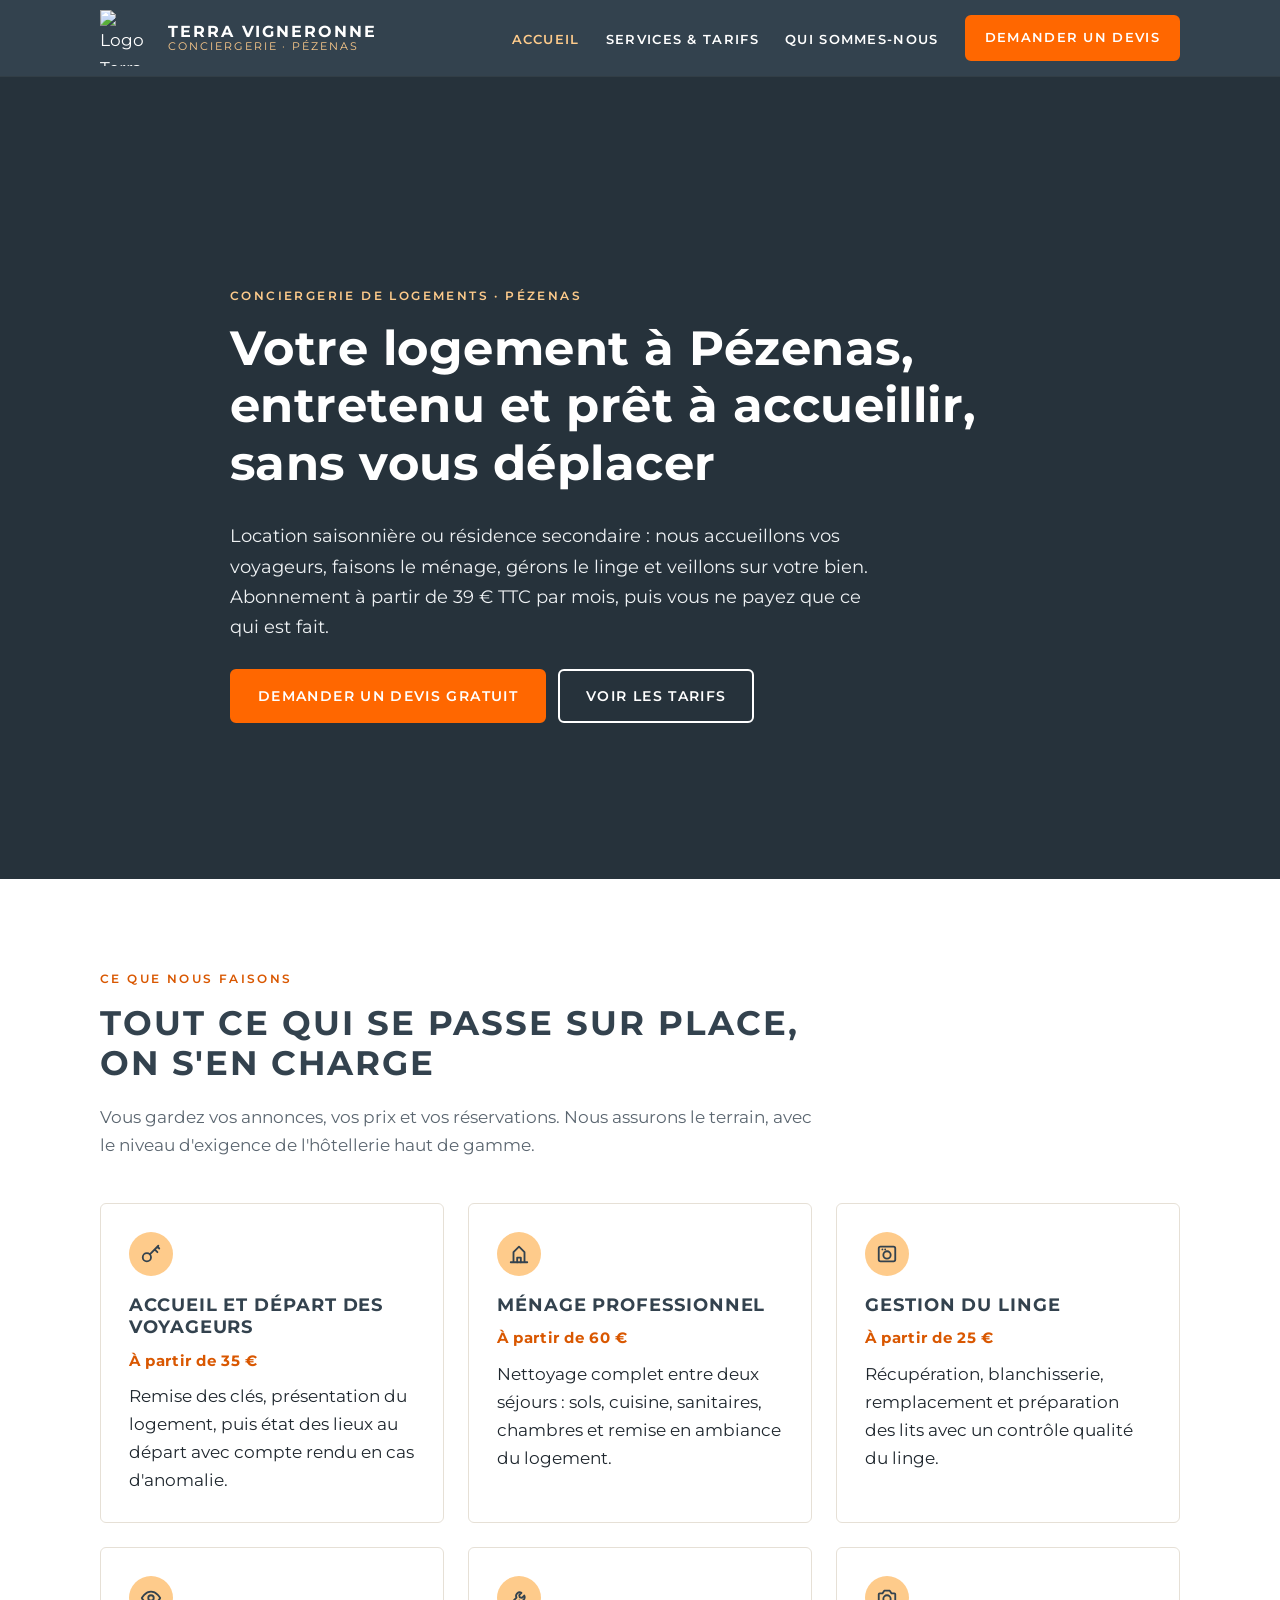
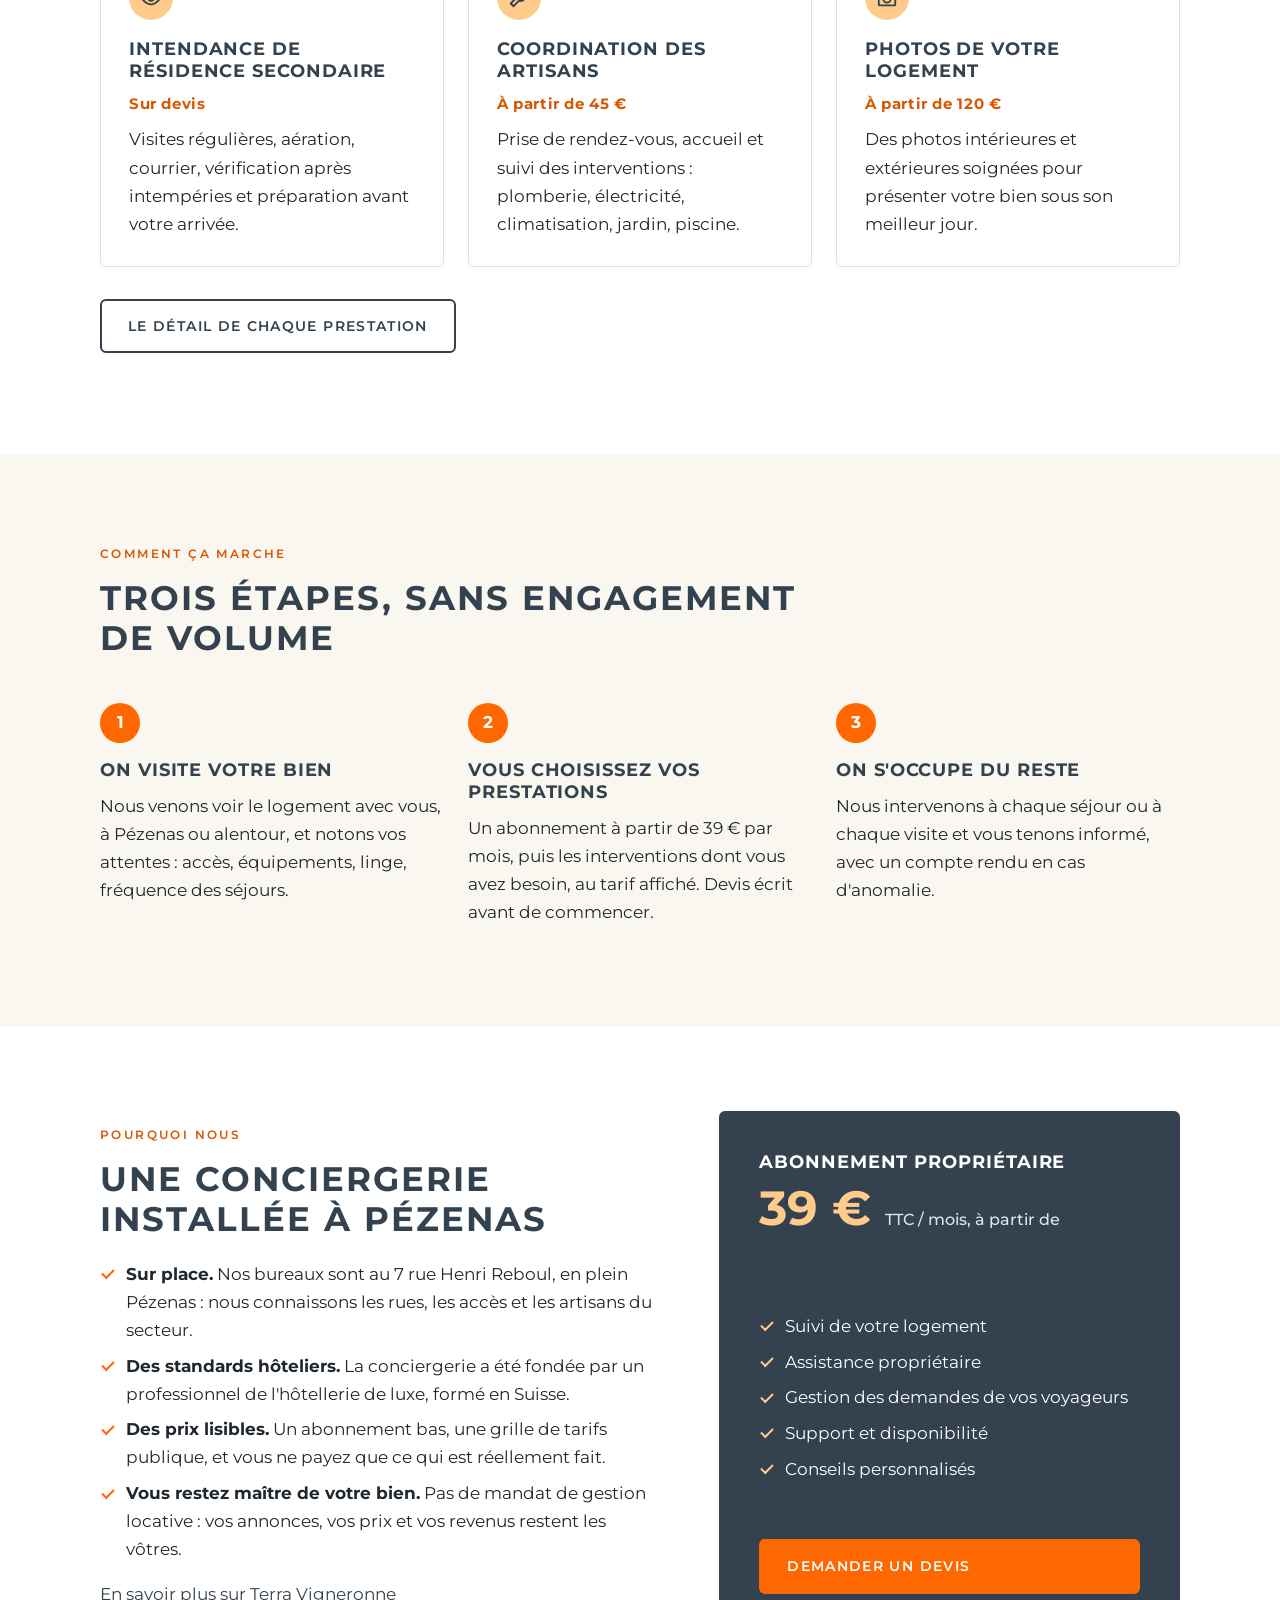
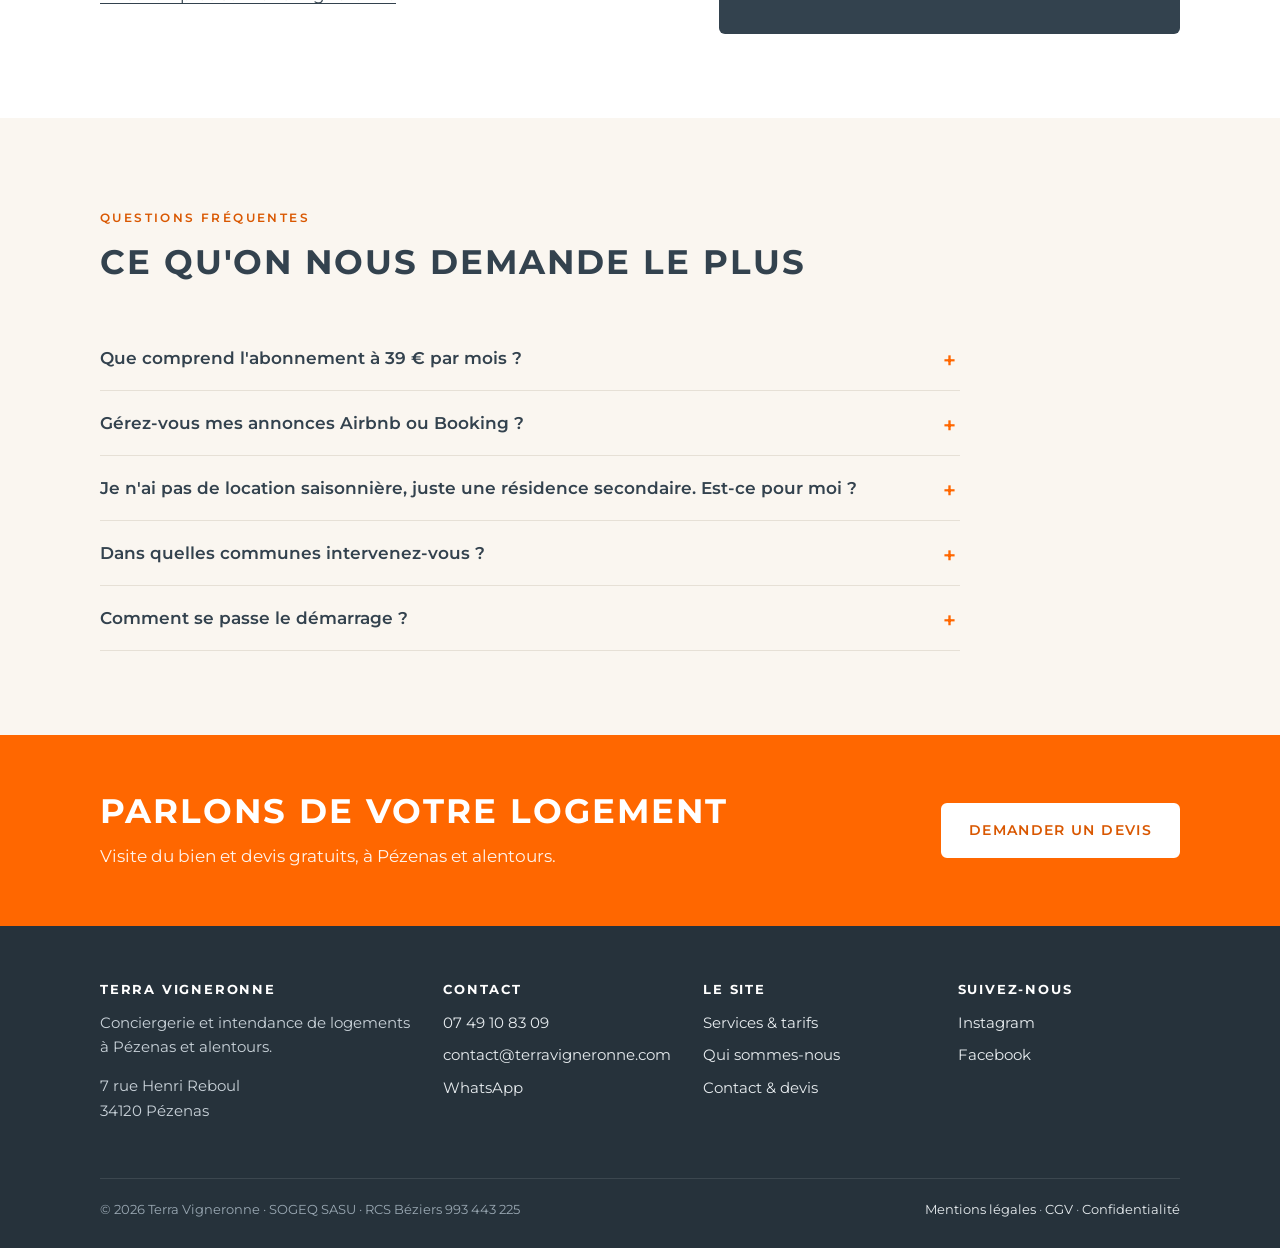
==== index.html @ ca6ffbf8 "Nouveau site Terra Vigneronne : conciergerie de logements à Pézenas Co-Authored-By: Claude Opus 5.5 " ====
<!doctype html>
<html lang="fr">
<head>
<meta charset="utf-8">
<meta name="viewport" content="width=device-width, initial-scale=1">
<title>Conciergerie à Pézenas : ménage, accueil voyageurs, intendance | Terra Vigneronne</title>
<meta name="description" content="Conciergerie à Pézenas (Hérault) pour locations saisonnières et résidences secondaires : accueil des voyageurs, ménage, linge, suivi du logement. Dès 39 € TTC/mois.">

<link rel="canonical" href="https://terravigneronne.com/">
<link rel="icon" href="/assets/img/favicon.svg" type="image/svg+xml">
<link rel="preload" href="/assets/fonts/montserrat-latin-700-normal.woff2" as="font" type="font/woff2" crossorigin>
<link rel="stylesheet" href="/assets/style.css">
<meta name="theme-color" content="#33424e">
<meta property="og:type" content="website">
<meta property="og:locale" content="fr_FR">
<meta property="og:site_name" content="Terra Vigneronne">
<meta property="og:title" content="Conciergerie à Pézenas : ménage, accueil voyageurs, intendance | Terra Vigneronne">
<meta property="og:description" content="Conciergerie à Pézenas (Hérault) pour locations saisonnières et résidences secondaires : accueil des voyageurs, ménage, linge, suivi du logement. Dès 39 € TTC/mois.">
<meta property="og:url" content="https://terravigneronne.com/">
<meta property="og:image" content="https://assets.zyrosite.com/cdn-cgi/image/format=auto,w=1920,fit=crop/zTo0Ltb35tv1lQDR/xp7qb0-ebW5w7hSgJzZCR1R.png">
<meta name="twitter:card" content="summary_large_image">
<script type="application/ld+json">{"@context": "https://schema.org", "@type": "LocalBusiness", "@id": "https://terravigneronne.com/#entreprise", "name": "Terra Vigneronne – Conciergerie à Pézenas", "description": "Conciergerie et intendance de logements à Pézenas : accueil des voyageurs, ménage, linge, suivi et entretien de résidences secondaires et de locations saisonnières.", "url": "https://terravigneronne.com/", "logo": "https://assets.zyrosite.com/cdn-cgi/image/format=auto,w=240,fit=crop/zTo0Ltb35tv1lQDR/chatgpt-image-29-mai-2026-10_59_16-1-GHMG8awh0hkYMXge.png", "image": "https://assets.zyrosite.com/cdn-cgi/image/format=auto,w=1920,fit=crop/zTo0Ltb35tv1lQDR/xp7qb0-ebW5w7hSgJzZCR1R.png", "telephone": "+33749108309", "email": "contact@terravigneronne.com", "priceRange": "€€", "address": {"@type": "PostalAddress", "streetAddress": "7 rue Henri Reboul", "postalCode": "34120", "addressLocality": "Pézenas", "addressRegion": "Occitanie", "addressCountry": "FR"}, "areaServed": {"@type": "City", "name": "Pézenas"}, "sameAs": ["https://www.instagram.com/terravigneronne", "https://www.facebook.com/profile.php?id=61590410080492"], "legalName": "SOGEQ", "vatID": "FR31993443225"}</script>
<script type="application/ld+json">{"@context": "https://schema.org", "@type": "FAQPage", "mainEntity": [{"@type": "Question", "name": "Que comprend l'abonnement à 39 € par mois ?", "acceptedAnswer": {"@type": "Answer", "text": "Le suivi de votre logement, l'assistance au propriétaire, la gestion des demandes de vos voyageurs, notre disponibilité et nos conseils personnalisés. Les interventions sur place (accueil, ménage, linge…) sont facturées à l'acte, selon la grille de tarifs."}}, {"@type": "Question", "name": "Gérez-vous mes annonces Airbnb ou Booking ?", "acceptedAnswer": {"@type": "Answer", "text": "Non. Vous gardez la main sur vos annonces, vos prix et vos réservations. Nous prenons en charge tout ce qui se passe sur place : arrivées, départs, ménage, linge, contrôle du logement et coordination des artisans."}}, {"@type": "Question", "name": "Je n'ai pas de location saisonnière, juste une résidence secondaire. Est-ce pour moi ?", "acceptedAnswer": {"@type": "Answer", "text": "Oui. Notre formule d'intendance de résidence secondaire couvre les visites régulières, l'aération, la gestion du courrier, la vérification après intempéries et la préparation du logement avant votre arrivée. Elle est établie sur devis."}}, {"@type": "Question", "name": "Dans quelles communes intervenez-vous ?", "acceptedAnswer": {"@type": "Answer", "text": "Nous sommes installés à Pézenas et intervenons à Pézenas et dans les communes alentour. Indiquez-nous l'adresse de votre logement : nous vous confirmons tout de suite si nous pouvons nous en occuper."}}, {"@type": "Question", "name": "Comment se passe le démarrage ?", "acceptedAnswer": {"@type": "Answer", "text": "Nous visitons le logement avec vous, nous convenons des prestations dont vous avez besoin et nous vous remettons un devis écrit. Vous ne payez ensuite que les interventions réellement réalisées, en plus de l'abonnement."}}]}</script>
</head>
<body>
<a class="skip" href="#contenu">Aller au contenu</a>
<header class="site-header">
  <div class="wrap">
    <a class="brand" href="/" aria-label="Terra Vigneronne, retour à l'accueil">
      <img src="https://assets.zyrosite.com/cdn-cgi/image/format=auto,w=240,fit=crop/zTo0Ltb35tv1lQDR/chatgpt-image-29-mai-2026-10_59_16-1-GHMG8awh0hkYMXge.png" alt="Logo Terra Vigneronne" width="56" height="56">
      <span class="brand-text"><strong>Terra Vigneronne</strong><span>Conciergerie · Pézenas</span></span>
    </a>
    <nav class="nav" aria-label="Menu principal">
      <button class="nav-toggle" type="button" aria-expanded="false" aria-controls="menu">Menu</button>
      <ul id="menu">
        <li><a href="/" aria-current="page">Accueil</a></li><li><a href="/tarifs-offres">Services & tarifs</a></li><li><a href="/qui-sommes-nous">Qui sommes-nous</a></li>
        <li><a class="btn" href="/contact">Demander un devis</a></li>
      </ul>
    </nav>
  </div>
</header>
<main id="contenu">

<section class="hero" style="background-image:url('https://assets.zyrosite.com/cdn-cgi/image/format=auto,w=1920,fit=crop/zTo0Ltb35tv1lQDR/xp7qb0-ebW5w7hSgJzZCR1R.png')">
  <div class="wrap">
    <span class="eyebrow">Conciergerie de logements · Pézenas</span>
    <h1>Votre logement à Pézenas, entretenu et prêt à accueillir, sans vous déplacer</h1>
    <p class="lead">Location saisonnière ou résidence secondaire : nous accueillons vos voyageurs, faisons le ménage, gérons le linge et veillons sur votre bien. Abonnement à partir de 39 € TTC par mois, puis vous ne payez que ce qui est fait.</p>
    <div class="actions">
      <a class="btn" href="/contact">Demander un devis gratuit</a>
      <a class="btn btn-ghost" href="/tarifs-offres">Voir les tarifs</a>
    </div>
  </div>
</section>

<section>
  <div class="wrap">
    <div class="section-head">
      <span class="eyebrow" style="color:var(--orange-dark)">Ce que nous faisons</span>
      <h2>Tout ce qui se passe sur place, on s'en charge</h2>
      <p>Vous gardez vos annonces, vos prix et vos réservations. Nous assurons le terrain, avec le niveau d'exigence de l'hôtellerie haut de gamme.</p>
    </div>
    <div class="grid g3">
      <div class="card"><div class="icon"><svg viewBox="0 0 24 24" fill="none" stroke="currentColor" stroke-width="2" stroke-linecap="round" stroke-linejoin="round" aria-hidden="true"><circle cx="7.5" cy="15.5" r="4.5"/><path d="m10.7 12.3 9.3-9.3M16 7l3 3M19 4l2 2"/></svg></div><h3>Accueil et départ des voyageurs</h3><p class="price">À partir de 35 €</p><p>Remise des clés, présentation du logement, puis état des lieux au départ avec compte rendu en cas d'anomalie.</p></div>
      <div class="card"><div class="icon"><svg viewBox="0 0 24 24" fill="none" stroke="currentColor" stroke-width="2" stroke-linecap="round" stroke-linejoin="round" aria-hidden="true"><path d="M3 21h18M6 21V10l6-6 6 6v11"/><path d="M10 21v-5h4v5"/></svg></div><h3>Ménage professionnel</h3><p class="price">À partir de 60 €</p><p>Nettoyage complet entre deux séjours : sols, cuisine, sanitaires, chambres et remise en ambiance du logement.</p></div>
      <div class="card"><div class="icon"><svg viewBox="0 0 24 24" fill="none" stroke="currentColor" stroke-width="2" stroke-linecap="round" stroke-linejoin="round" aria-hidden="true"><rect x="3" y="4" width="18" height="16" rx="2"/><circle cx="12" cy="13" r="4"/><path d="M7 7h.01M10 7h.01"/></svg></div><h3>Gestion du linge</h3><p class="price">À partir de 25 €</p><p>Récupération, blanchisserie, remplacement et préparation des lits avec un contrôle qualité du linge.</p></div>
      <div class="card"><div class="icon"><svg viewBox="0 0 24 24" fill="none" stroke="currentColor" stroke-width="2" stroke-linecap="round" stroke-linejoin="round" aria-hidden="true"><path d="M2 12s3.5-7 10-7 10 7 10 7-3.5 7-10 7S2 12 2 12z"/><circle cx="12" cy="12" r="3"/></svg></div><h3>Intendance de résidence secondaire</h3><p class="price">Sur devis</p><p>Visites régulières, aération, courrier, vérification après intempéries et préparation avant votre arrivée.</p></div>
      <div class="card"><div class="icon"><svg viewBox="0 0 24 24" fill="none" stroke="currentColor" stroke-width="2" stroke-linecap="round" stroke-linejoin="round" aria-hidden="true"><path d="M14.7 6.3a4 4 0 0 0-5.4 5.4L3 18l3 3 6.3-6.3a4 4 0 0 0 5.4-5.4l-2.5 2.5-2.4-.6-.6-2.4z"/></svg></div><h3>Coordination des artisans</h3><p class="price">À partir de 45 €</p><p>Prise de rendez-vous, accueil et suivi des interventions : plomberie, électricité, climatisation, jardin, piscine.</p></div>
      <div class="card"><div class="icon"><svg viewBox="0 0 24 24" fill="none" stroke="currentColor" stroke-width="2" stroke-linecap="round" stroke-linejoin="round" aria-hidden="true"><path d="M4 7h3l2-3h6l2 3h3a1 1 0 0 1 1 1v11a1 1 0 0 1-1 1H4a1 1 0 0 1-1-1V8a1 1 0 0 1 1-1z"/><circle cx="12" cy="13" r="4"/></svg></div><h3>Photos de votre logement</h3><p class="price">À partir de 120 €</p><p>Des photos intérieures et extérieures soignées pour présenter votre bien sous son meilleur jour.</p></div>
    </div>
    <p style="margin-top:32px"><a class="btn btn-line" href="/tarifs-offres">Le détail de chaque prestation</a></p>
  </div>
</section>

<section class="alt">
  <div class="wrap">
    <div class="section-head">
      <span class="eyebrow" style="color:var(--orange-dark)">Comment ça marche</span>
      <h2>Trois étapes, sans engagement de volume</h2>
    </div>
    <div class="grid g3 steps">
      <div class="step"><h3>On visite votre bien</h3><p>Nous venons voir le logement avec vous, à Pézenas ou alentour, et notons vos attentes : accès, équipements, linge, fréquence des séjours.</p></div>
      <div class="step"><h3>Vous choisissez vos prestations</h3><p>Un abonnement à partir de 39 € par mois, puis les interventions dont vous avez besoin, au tarif affiché. Devis écrit avant de commencer.</p></div>
      <div class="step"><h3>On s'occupe du reste</h3><p>Nous intervenons à chaque séjour ou à chaque visite et vous tenons informé, avec un compte rendu en cas d'anomalie.</p></div>
    </div>
  </div>
</section>

<section>
  <div class="wrap split">
    <div>
      <span class="eyebrow" style="color:var(--orange-dark)">Pourquoi nous</span>
      <h2>Une conciergerie installée à Pézenas</h2>
      <ul class="checks">
        <li><strong>Sur place.</strong> Nos bureaux sont au 7 rue Henri Reboul, en plein Pézenas : nous connaissons les rues, les accès et les artisans du secteur.</li>
        <li><strong>Des standards hôteliers.</strong> La conciergerie a été fondée par un professionnel de l'hôtellerie de luxe, formé en Suisse.</li>
        <li><strong>Des prix lisibles.</strong> Un abonnement bas, une grille de tarifs publique, et vous ne payez que ce qui est réellement fait.</li>
        <li><strong>Vous restez maître de votre bien.</strong> Pas de mandat de gestion locative : vos annonces, vos prix et vos revenus restent les vôtres.</li>
      </ul>
      <p><a href="/qui-sommes-nous">En savoir plus sur Terra Vigneronne</a></p>
    </div>
    <div class="offer" style="grid-template-columns:1fr">
      <div>
        <h3>Abonnement propriétaire</h3>
        <p class="amount">39 € <small>TTC / mois, à partir de</small></p>
      </div>
      <ul class="checks">
        <li>Suivi de votre logement</li>
        <li>Assistance propriétaire</li>
        <li>Gestion des demandes de vos voyageurs</li>
        <li>Support et disponibilité</li>
        <li>Conseils personnalisés</li>
      </ul>
      <a class="btn" href="/contact">Demander un devis</a>
    </div>
  </div>
</section>

<section class="alt">
  <div class="wrap">
    <div class="section-head">
      <span class="eyebrow" style="color:var(--orange-dark)">Questions fréquentes</span>
      <h2>Ce qu'on nous demande le plus</h2>
    </div>
    <div class="prose" style="max-width:860px"><details><summary>Que comprend l'abonnement à 39 € par mois ?</summary><p>Le suivi de votre logement, l'assistance au propriétaire, la gestion des demandes de vos voyageurs, notre disponibilité et nos conseils personnalisés. Les interventions sur place (accueil, ménage, linge…) sont facturées à l'acte, selon la grille de tarifs.</p></details><details><summary>Gérez-vous mes annonces Airbnb ou Booking ?</summary><p>Non. Vous gardez la main sur vos annonces, vos prix et vos réservations. Nous prenons en charge tout ce qui se passe sur place : arrivées, départs, ménage, linge, contrôle du logement et coordination des artisans.</p></details><details><summary>Je n'ai pas de location saisonnière, juste une résidence secondaire. Est-ce pour moi ?</summary><p>Oui. Notre formule d'intendance de résidence secondaire couvre les visites régulières, l'aération, la gestion du courrier, la vérification après intempéries et la préparation du logement avant votre arrivée. Elle est établie sur devis.</p></details><details><summary>Dans quelles communes intervenez-vous ?</summary><p>Nous sommes installés à Pézenas et intervenons à Pézenas et dans les communes alentour. Indiquez-nous l'adresse de votre logement : nous vous confirmons tout de suite si nous pouvons nous en occuper.</p></details><details><summary>Comment se passe le démarrage ?</summary><p>Nous visitons le logement avec vous, nous convenons des prestations dont vous avez besoin et nous vous remettons un devis écrit. Vous ne payez ensuite que les interventions réellement réalisées, en plus de l'abonnement.</p></details></div>
  </div>
</section>
<section class="cta">
  <div class="wrap">
    <div>
      <h2>Parlons de votre logement</h2>
      <p>Visite du bien et devis gratuits, à Pézenas et alentours.</p>
    </div>
    <a class="btn" href="/contact">Demander un devis</a>
  </div>
</section>
</main>
<footer class="site-footer">
  <div class="wrap">
    <div class="footer-grid">
      <div>
        <h4>Terra Vigneronne</h4>
        <p>Conciergerie et intendance de logements à Pézenas et alentours.</p>
        <p>7 rue Henri Reboul<br>34120 Pézenas</p>
      </div>
      <div>
        <h4>Contact</h4>
        <ul>
          <li><a href="tel:+33749108309">07 49 10 83 09</a></li>
          <li><a href="mailto:contact@terravigneronne.com">contact@terravigneronne.com</a></li>
          <li><a href="https://wa.me/message/CX5Z723TUZDWL1" rel="noopener">WhatsApp</a></li>
        </ul>
      </div>
      <div>
        <h4>Le site</h4>
        <ul>
          <li><a href="/tarifs-offres">Services & tarifs</a></li>
          <li><a href="/qui-sommes-nous">Qui sommes-nous</a></li>
          <li><a href="/contact">Contact & devis</a></li>
        </ul>
      </div>
      <div>
        <h4>Suivez-nous</h4>
        <ul>
          <li><a href="https://www.instagram.com/terravigneronne" rel="noopener">Instagram</a></li>
          <li><a href="https://www.facebook.com/profile.php?id=61590410080492" rel="noopener">Facebook</a></li>
        </ul>
      </div>
    </div>
    <div class="footer-bottom">
      <span>© 2026 Terra Vigneronne · SOGEQ SASU · RCS Béziers 993 443 225</span>
      <span><a href="/mentions-legales">Mentions légales</a> · <a href="/cgv">CGV</a> · <a href="/politique-de-confidentialite">Confidentialité</a></span>
    </div>
  </div>
</footer>
<script src="/assets/site.js" defer></script>
</body>
</html>
---- assets/style.css ----
/* Terra Vigneronne — charte reprise du site d'origine :
   ardoise #33424e, orange #ff6700, or #fecb8b, Montserrat */
@font-face{font-family:"Montserrat";font-style:normal;font-weight:400;font-display:swap;src:url(fonts/montserrat-latin-400-normal.woff2) format("woff2")}
@font-face{font-family:"Montserrat";font-style:normal;font-weight:500;font-display:swap;src:url(fonts/montserrat-latin-500-normal.woff2) format("woff2")}
@font-face{font-family:"Montserrat";font-style:normal;font-weight:600;font-display:swap;src:url(fonts/montserrat-latin-600-normal.woff2) format("woff2")}
@font-face{font-family:"Montserrat";font-style:normal;font-weight:700;font-display:swap;src:url(fonts/montserrat-latin-700-normal.woff2) format("woff2")}

:root{
  --slate:#33424e;
  --slate-dark:#26323b;
  --orange:#ff6700;
  --orange-dark:#d95700;
  --gold:#fecb8b;
  --sand:#faf6f0;
  --ink:#1f272e;
  --muted:#5b6670;
  --line:#e6e0d6;
  --white:#fff;
  --radius:6px;
  --wrap:1120px;
}
*,*::before,*::after{box-sizing:border-box}
html{scroll-behavior:smooth}
body{margin:0;font-family:"Montserrat",system-ui,-apple-system,"Segoe UI",Roboto,sans-serif;font-size:17px;line-height:1.65;color:var(--ink);background:var(--white);-webkit-font-smoothing:antialiased}
img{max-width:100%;height:auto;display:block}
a{color:var(--slate);text-underline-offset:3px}
a:hover{color:var(--orange-dark)}
h1,h2,h3,h4{line-height:1.2;margin:0 0 .6em;color:var(--slate);font-weight:700}
h1{font-size:clamp(1.9rem,4.2vw,3rem);letter-spacing:.01em}
h2{font-size:clamp(1.5rem,3vw,2.1rem);text-transform:uppercase;letter-spacing:.06em}
h3{font-size:1.15rem;text-transform:uppercase;letter-spacing:.05em}
p{margin:0 0 1em}
.wrap{max-width:var(--wrap);margin:0 auto;padding:0 20px}
.skip{position:absolute;left:-9999px}
.skip:focus{left:12px;top:12px;z-index:100;background:var(--white);padding:8px 12px}

/* En-tête */
.site-header{background:var(--slate);color:var(--white);position:sticky;top:0;z-index:50;box-shadow:0 1px 0 rgba(255,255,255,.06)}
.site-header .wrap{display:flex;align-items:center;justify-content:space-between;gap:16px;min-height:76px}
.brand{display:flex;align-items:center;gap:12px;color:var(--white);text-decoration:none}
.brand img{height:56px;width:auto}
.brand-text{display:flex;flex-direction:column;line-height:1.1}
.brand-text strong{font-size:1rem;letter-spacing:.12em;text-transform:uppercase}
.brand-text span{font-size:.68rem;letter-spacing:.18em;text-transform:uppercase;color:var(--gold)}
.nav ul{list-style:none;margin:0;padding:0;display:flex;gap:26px;align-items:center}
.nav a{color:var(--white);text-decoration:none;font-size:.82rem;font-weight:600;letter-spacing:.1em;text-transform:uppercase}
.nav a:hover,.nav a[aria-current="page"]{color:var(--gold)}
.nav .btn{color:var(--white)}
.nav-toggle{display:none;background:none;border:1px solid rgba(255,255,255,.4);color:var(--white);border-radius:var(--radius);padding:8px 12px;font:inherit;font-size:.8rem;letter-spacing:.1em;text-transform:uppercase;cursor:pointer}

/* Boutons */
.btn{display:inline-block;background:var(--orange);color:var(--white);text-decoration:none;font-weight:600;font-size:.85rem;letter-spacing:.1em;text-transform:uppercase;padding:14px 26px;border-radius:var(--radius);border:2px solid var(--orange);transition:background .15s,border-color .15s}
.btn:hover{background:var(--orange-dark);border-color:var(--orange-dark);color:var(--white)}
.btn-ghost{background:transparent;border-color:currentColor;color:var(--white)}
.btn-ghost:hover{background:rgba(255,255,255,.12);border-color:var(--white)}
.btn-line{background:transparent;color:var(--slate);border-color:var(--slate)}
.btn-line:hover{background:var(--slate);border-color:var(--slate);color:var(--white)}
.nav .btn{padding:10px 18px}

/* Hero */
.hero{position:relative;color:var(--white);background:var(--slate-dark) center/cover no-repeat;min-height:78vh;display:flex;align-items:flex-end}
.hero::before{content:"";position:absolute;inset:0;background:linear-gradient(180deg,rgba(38,50,59,.25) 0%,rgba(38,50,59,.82) 75%)}
.hero .wrap{position:relative;padding-top:120px;padding-bottom:72px}
.hero h1{color:var(--white);max-width:820px}
.hero p.lead{font-size:1.15rem;max-width:640px;color:#eef1f3}
.eyebrow{display:inline-block;font-size:.75rem;font-weight:600;letter-spacing:.2em;text-transform:uppercase;color:var(--gold);margin-bottom:14px}
.hero .actions{display:flex;flex-wrap:wrap;gap:12px;margin-top:26px}
.page-hero{background:var(--slate);color:var(--white);padding:72px 0 56px}
.page-hero h1{color:var(--white)}
.page-hero p{color:#dfe5ea;max-width:700px;font-size:1.08rem;margin:0}

/* Sections */
section{padding:84px 0}
.alt{background:var(--sand)}
.dark{background:var(--slate);color:#e7ecef}
.dark h2,.dark h3{color:var(--white)}
.section-head{max-width:720px;margin-bottom:44px}
.section-head p{color:var(--muted);font-size:1.05rem}
.dark .section-head p{color:#cfd7dd}
.grid{display:grid;gap:24px}
.g2{grid-template-columns:repeat(2,1fr)}
.g3{grid-template-columns:repeat(3,1fr)}
.g4{grid-template-columns:repeat(4,1fr)}
.card{background:var(--white);border:1px solid var(--line);border-radius:var(--radius);padding:28px}
.card h3{margin-bottom:.5em}
.card p:last-child,.card ul:last-child{margin-bottom:0}
.card .price{font-weight:700;color:var(--orange-dark);margin-bottom:.6em;font-size:.95rem;letter-spacing:.04em}
.icon{width:44px;height:44px;border-radius:50%;background:var(--gold);color:var(--slate);display:grid;place-items:center;margin-bottom:18px}
.icon svg{width:22px;height:22px}
ul.checks{list-style:none;padding:0;margin:0 0 1em}
ul.checks li{position:relative;padding-left:26px;margin-bottom:.45em}
ul.checks li::before{content:"";position:absolute;left:2px;top:.55em;width:12px;height:7px;border-left:2px solid var(--orange);border-bottom:2px solid var(--orange);transform:rotate(-45deg)}
.steps{counter-reset:step}
.step{position:relative;padding-top:56px}
.step::before{counter-increment:step;content:counter(step);position:absolute;top:0;left:0;width:40px;height:40px;border-radius:50%;background:var(--orange);color:var(--white);font-weight:700;display:grid;place-items:center}
.split{display:grid;grid-template-columns:1.1fr .9fr;gap:56px;align-items:center}
.note{font-size:.9rem;color:var(--muted)}
.dark .note{color:#b9c4cc}

/* Offre principale */
.offer{background:var(--slate);color:var(--white);border-radius:var(--radius);padding:40px;display:grid;grid-template-columns:1fr 1fr;gap:32px;align-items:center}
.offer h2,.offer h3{color:var(--white)}
.offer .amount{font-size:3rem;font-weight:700;color:var(--gold);line-height:1}
.offer .amount small{font-size:1rem;color:#dfe5ea;font-weight:500}
.offer ul.checks li::before{border-color:var(--gold)}

/* Tableau de tarifs */
.rates{width:100%;border-collapse:collapse;background:var(--white);border:1px solid var(--line);border-radius:var(--radius);overflow:hidden}
.rates th,.rates td{text-align:left;padding:18px 20px;border-bottom:1px solid var(--line);vertical-align:top}
.rates th{background:var(--slate);color:var(--white);font-size:.8rem;letter-spacing:.1em;text-transform:uppercase}
.rates td:last-child{white-space:nowrap;font-weight:700;color:var(--orange-dark)}
.rates td strong{display:block;color:var(--slate);margin-bottom:4px}
.rates td span{color:var(--muted);font-size:.93rem}

/* FAQ */
details{border-bottom:1px solid var(--line);padding:18px 0}
details summary{cursor:pointer;font-weight:600;color:var(--slate);list-style:none;position:relative;padding-right:32px}
details summary::-webkit-details-marker{display:none}
details summary::after{content:"+";position:absolute;right:4px;top:-2px;font-size:1.4rem;color:var(--orange)}
details[open] summary::after{content:"–"}
details p{margin:12px 0 0;color:var(--muted)}

/* Formulaire */
form .row{display:grid;grid-template-columns:1fr 1fr;gap:16px}
label{display:block;font-weight:600;font-size:.88rem;color:var(--slate);margin-bottom:6px}
input,select,textarea{width:100%;font:inherit;font-size:1rem;padding:12px 14px;border:1px solid #cfc8bd;border-radius:var(--radius);background:var(--white);color:var(--ink)}
input:focus,select:focus,textarea:focus{outline:2px solid var(--orange);outline-offset:1px;border-color:var(--orange)}
.field{margin-bottom:18px}
.hp{position:absolute;left:-9999px;width:1px;height:1px;overflow:hidden}
.consent{display:flex;gap:10px;align-items:flex-start;font-weight:400;font-size:.88rem;color:var(--muted)}
.consent input{width:auto;margin-top:4px}
.alert{padding:14px 18px;border-radius:var(--radius);margin-bottom:20px;font-weight:500}
.alert-ok{background:#e9f5ec;color:#1f5f33}
.alert-err{background:#fdecea;color:#8a1f12}

/* Contact rapide */
.contact-list{list-style:none;padding:0;margin:0}
.contact-list li{margin-bottom:14px}
.contact-list strong{display:block;font-size:.78rem;letter-spacing:.12em;text-transform:uppercase;color:var(--muted)}
.contact-list a{font-weight:600;text-decoration:none;font-size:1.05rem}

/* Bandeau CTA */
.cta{background:var(--orange);color:var(--white);padding:56px 0}
.cta .wrap{display:flex;align-items:center;justify-content:space-between;gap:24px;flex-wrap:wrap}
.cta h2{color:var(--white);margin:0 0 .3em}
.cta p{margin:0;color:#fff4ec}
.cta .btn{background:var(--white);color:var(--orange-dark);border-color:var(--white)}
.cta .btn:hover{background:var(--slate);border-color:var(--slate);color:var(--white)}

/* Texte légal */
.prose{max-width:780px}
.prose h2{font-size:1.2rem;margin-top:2em}
.prose h3{font-size:1rem;margin-top:1.5em}

/* Pied de page */
.site-footer{background:var(--slate-dark);color:#c9d2d9;padding:56px 0 28px;font-size:.92rem}
.site-footer a{color:#e7ecef;text-decoration:none}
.site-footer a:hover{color:var(--gold)}
.site-footer h4{color:var(--white);font-size:.8rem;letter-spacing:.14em;text-transform:uppercase;margin-bottom:14px}
.site-footer ul{list-style:none;padding:0;margin:0}
.site-footer li{margin-bottom:8px}
.footer-grid{display:grid;grid-template-columns:1.4fr 1fr 1fr 1fr;gap:32px}
.footer-bottom{border-top:1px solid rgba(255,255,255,.1);margin-top:40px;padding-top:20px;display:flex;justify-content:space-between;flex-wrap:wrap;gap:12px;font-size:.82rem;color:#9aa8b3}

@media (max-width:920px){
  .g3,.g4{grid-template-columns:repeat(2,1fr)}
  .split,.offer{grid-template-columns:1fr}
  .footer-grid{grid-template-columns:1fr 1fr}
  .nav-toggle{display:block}
  .nav ul{display:none;position:absolute;left:0;right:0;top:76px;background:var(--slate);flex-direction:column;align-items:flex-start;gap:0;padding:8px 20px 20px}
  .nav ul.open{display:flex}
  .nav li{width:100%;border-bottom:1px solid rgba(255,255,255,.08)}
  .nav li a{display:block;padding:14px 0}
  .nav li:last-child{border:0;padding-top:14px}
  .nav li:last-child a{display:inline-block;padding:10px 18px}
}
@media (max-width:620px){
  body{font-size:16px}
  section{padding:60px 0}
  .g2,.g3,.g4,form .row,.footer-grid{grid-template-columns:1fr}
  .brand img{height:46px}
  .brand-text strong{font-size:.86rem}
  .hero{min-height:88vh}
  .offer{padding:28px}
  .rates th:first-child{display:none}
  .rates td{display:block;border-bottom:0;padding:6px 16px}
  .rates tr{display:block;border-bottom:1px solid var(--line);padding:10px 0}
  .rates thead{display:none}
}
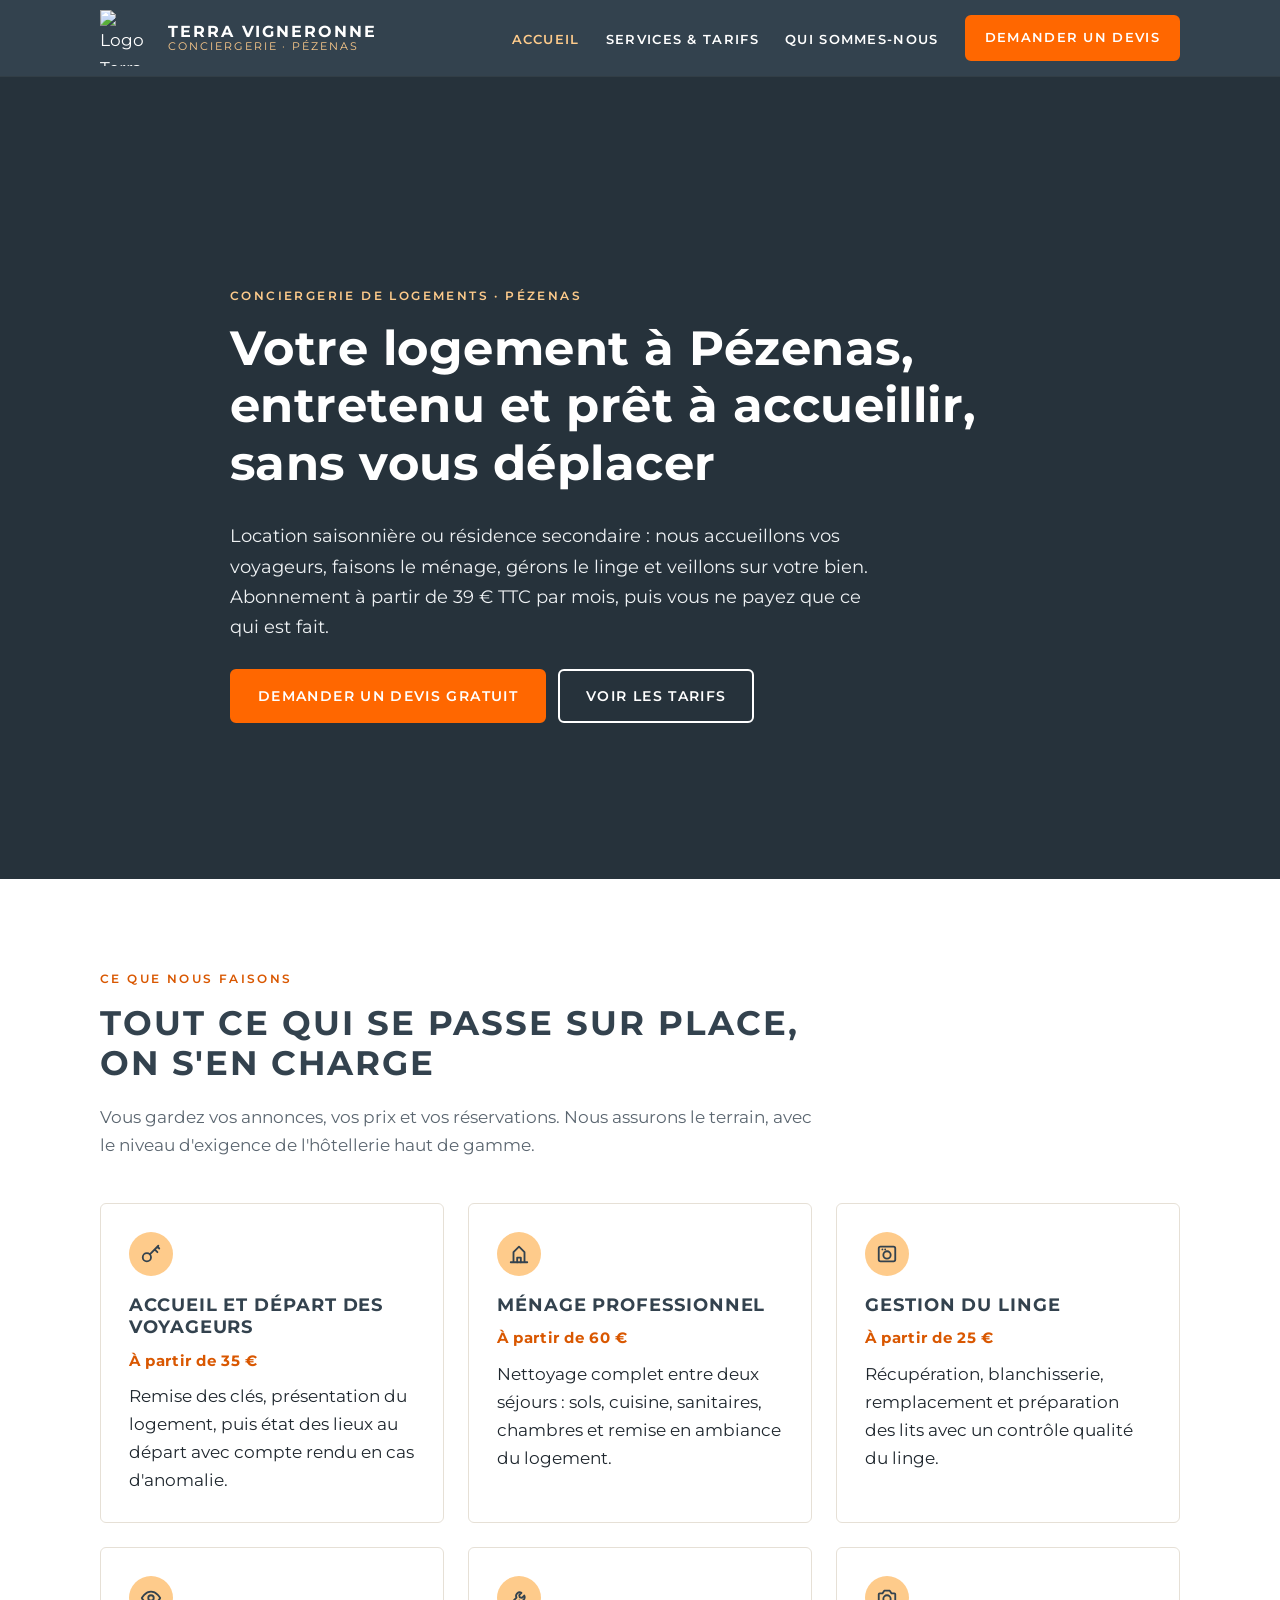
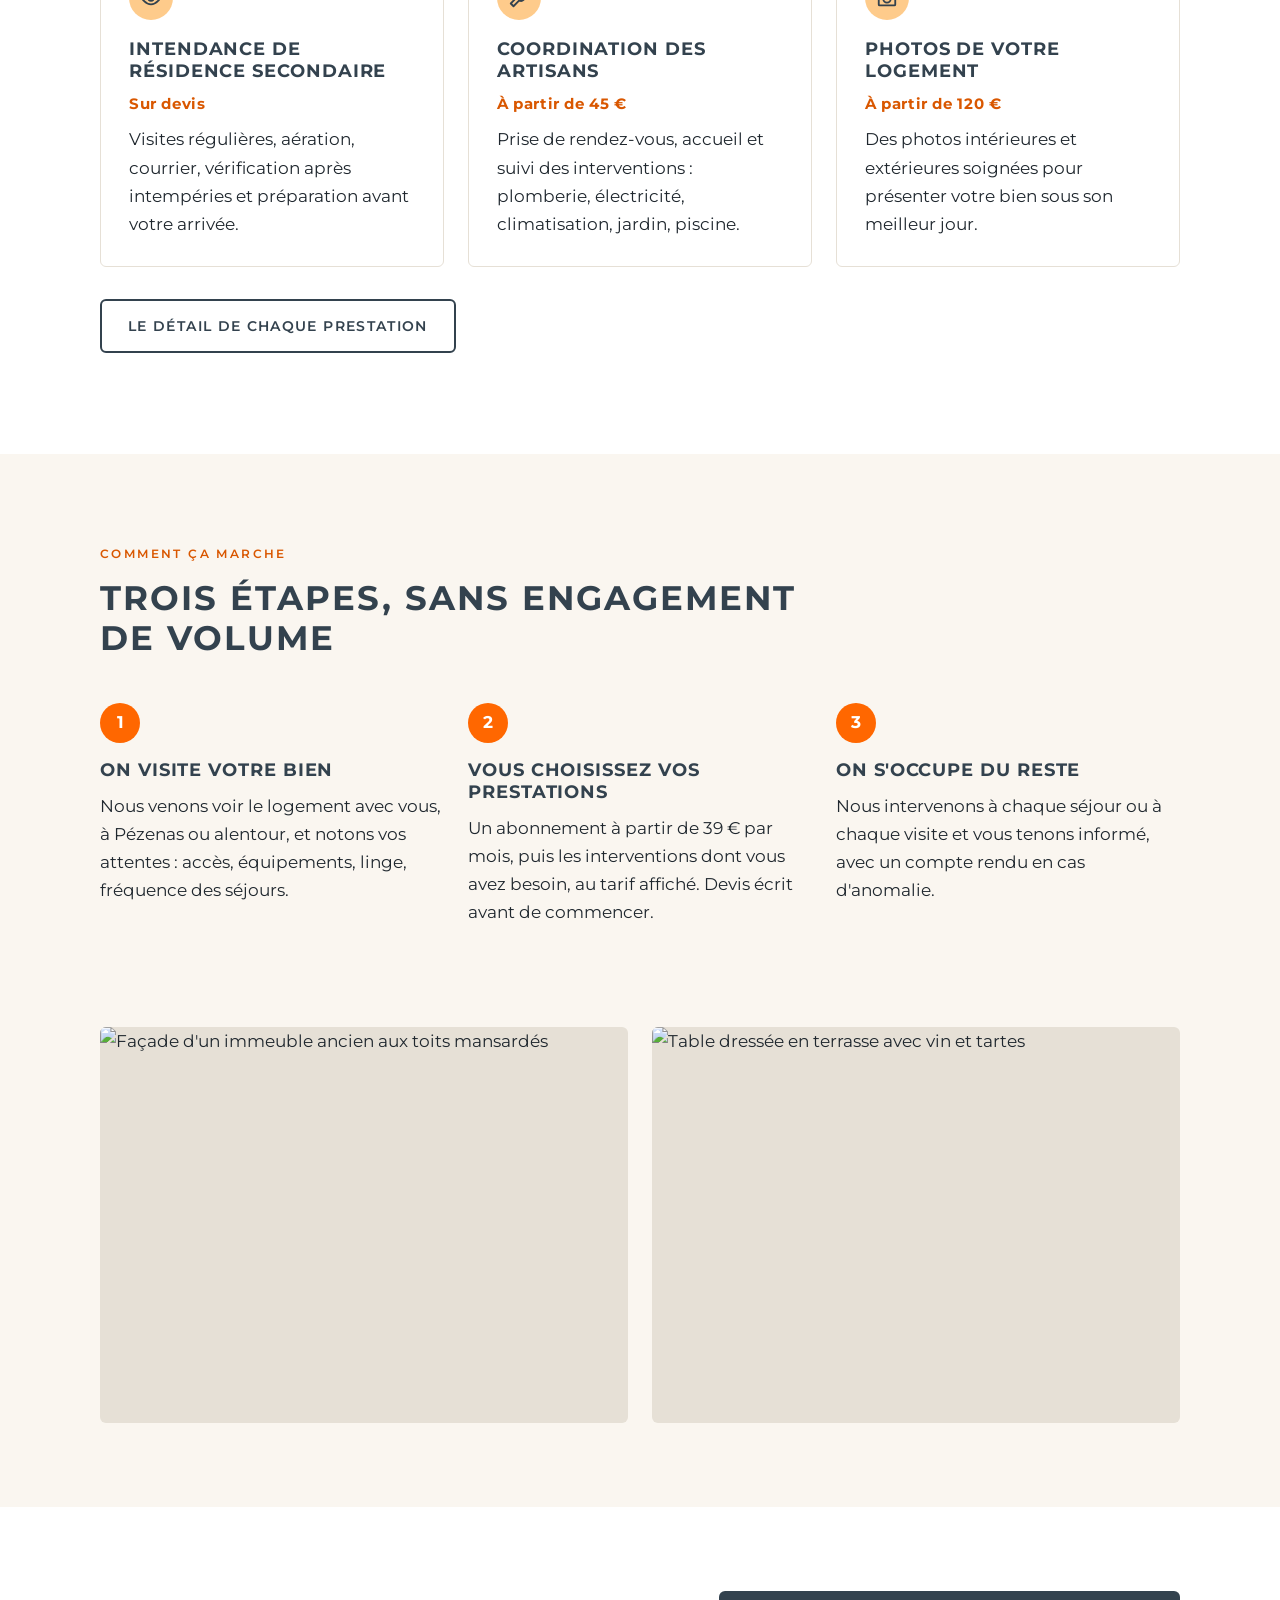
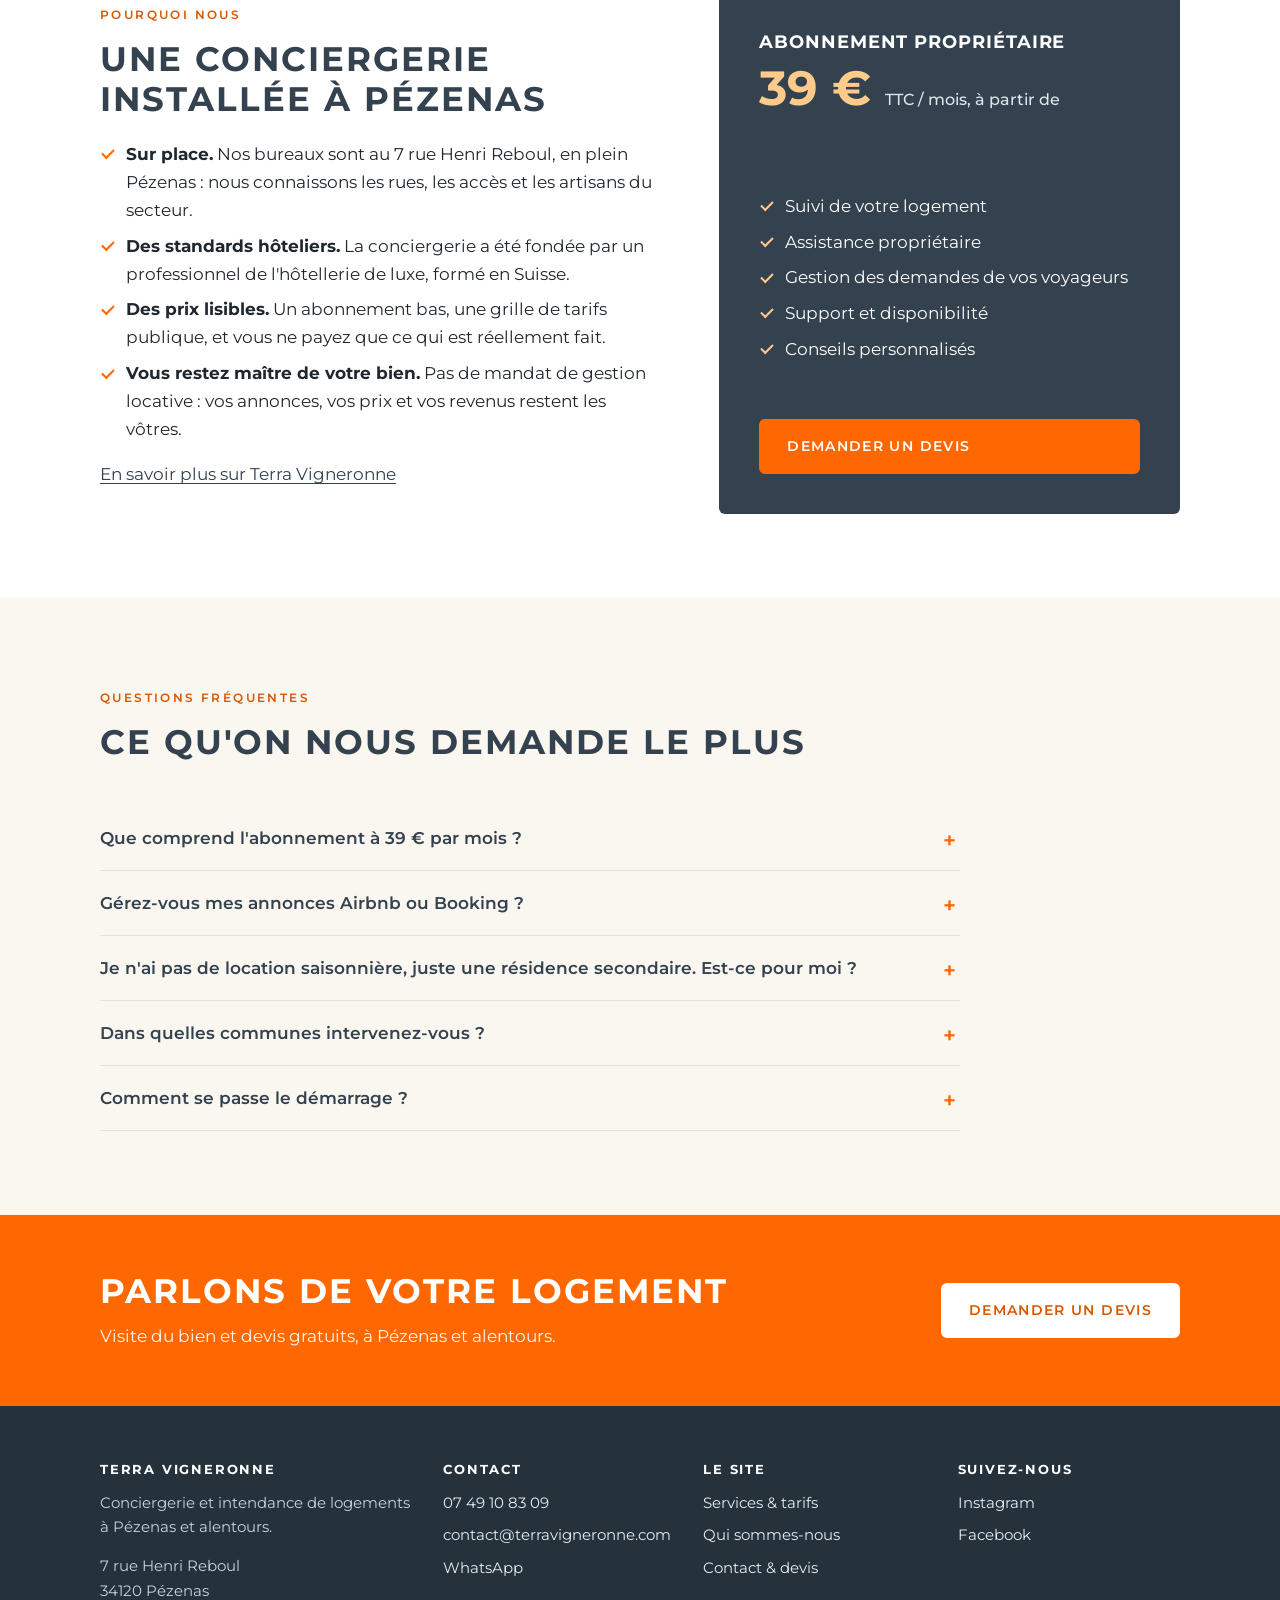
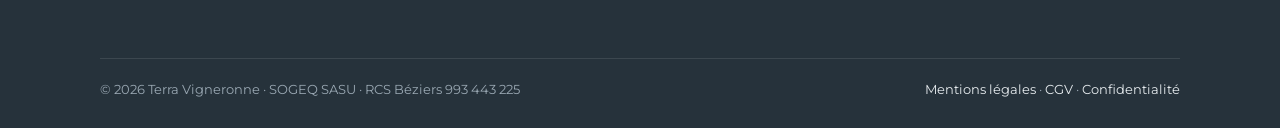
==== commit 685550ec: "Ajoute les photos de l'ancien site (accueil, qui sommes-nous) Co-Authored-By: Claude Opus 5.5 <norep" ====
--- a/index.html
+++ b/index.html
@@ -83,6 +83,13 @@
       <div class="step"><h3>Vous choisissez vos prestations</h3><p>Un abonnement à partir de 39 € par mois, puis les interventions dont vous avez besoin, au tarif affiché. Devis écrit avant de commencer.</p></div>
       <div class="step"><h3>On s'occupe du reste</h3><p>Nous intervenons à chaque séjour ou à chaque visite et vous tenons informé, avec un compte rendu en cas d'anomalie.</p></div>
     </div>
+  </div>
+</section>
+
+<section class="photos" aria-label="Photos">
+  <div class="wrap grid g2">
+    <img src="https://assets.zyrosite.com/cdn-cgi/image/format=auto,w=900,fit=crop/zTo0Ltb35tv1lQDR/6d3d99ac-c6e2-4fe0-8e01-c242b7993d2e_1_105_c-DyFgiU5I6TUZiIYh.jpeg" alt="Façade d'un immeuble ancien aux toits mansardés" loading="lazy" width="900" height="640">
+    <img src="https://assets.zyrosite.com/cdn-cgi/image/format=auto,w=900,fit=crop/zTo0Ltb35tv1lQDR/0r3ksx-Sun4Bl50oPHsZwX2.png" alt="Table dressée en terrasse avec vin et tartes" loading="lazy" width="900" height="640">
   </div>
 </section>
 
--- a/assets/style.css
+++ b/assets/style.css
@@ -97,6 +97,10 @@
 .note{font-size:.9rem;color:var(--muted)}
 .dark .note{color:#b9c4cc}
 
+/* Photos */
+.photos{padding:0 0 84px;background:var(--sand)}
+.photos img,img.photo{width:100%;aspect-ratio:4/3;object-fit:cover;border-radius:var(--radius);background:var(--line)}
+
 /* Offre principale */
 .offer{background:var(--slate);color:var(--white);border-radius:var(--radius);padding:40px;display:grid;grid-template-columns:1fr 1fr;gap:32px;align-items:center}
 .offer h2,.offer h3{color:var(--white)}
